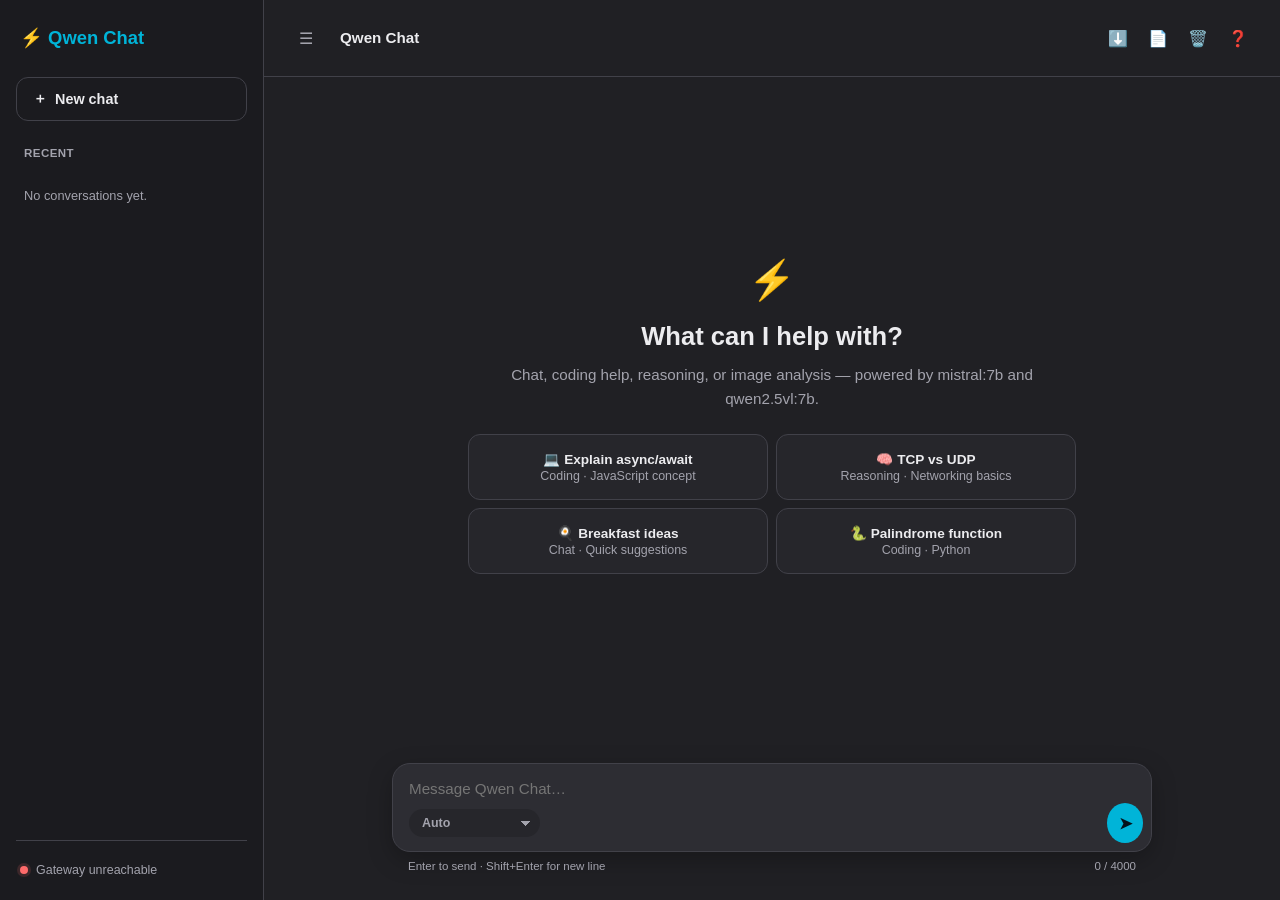
==== Frontend/index.html @ 9f75e58f "Move frontend files into Frontend/ folder Co-Authored-By: Claude Sonnet 5 <noreply@anthropic.com>" ====
<!DOCTYPE html>
<html lang="en">
<head>
<meta charset="UTF-8">
<meta name="viewport" content="width=device-width, initial-scale=1.0">
<title>⚡ Qwen Chat — CUTM AI Gateway</title>
<link rel="stylesheet" href="css/main.css">
<link rel="stylesheet" href="css/chat.css">
<link rel="stylesheet" href="css/responsive.css">
</head>
<body>
<div class="app-shell" id="app-shell">

  <div class="sidebar-backdrop" id="sidebar-backdrop"></div>

  <aside class="sidebar" id="sidebar">
    <div class="sidebar-brand">
      ⚡ Qwen Chat
    </div>

    <button type="button" class="new-chat-btn" id="new-chat-btn">
      <span>＋</span> New chat
    </button>

    <div class="conv-list-label">Recent</div>
    <div class="conv-list" id="conv-list">
      <p class="conv-list-empty" id="conv-list-empty">No conversations yet.</p>
    </div>

    <div class="sidebar-footer">
      <div class="sidebar-status">
        <span class="status-dot" id="connection-dot"></span>
        <span id="connection-text">Checking connection…</span>
      </div>
    </div>
  </aside>

  <div class="main-panel">
    <header class="topbar">
      <button type="button" class="icon-btn sidebar-toggle" id="sidebar-toggle" title="Menu">☰</button>
      <div class="topbar-title">Qwen Chat</div>
      <div class="topbar-actions">
        <button type="button" class="icon-btn" id="export-json-btn" title="Export chat as JSON">⬇️</button>
        <button type="button" class="icon-btn" id="export-txt-btn" title="Export chat as TXT">📄</button>
        <button type="button" class="icon-btn" id="clear-chat-btn" title="Delete this conversation">🗑️</button>
        <button type="button" class="icon-btn" id="shortcuts-toggle" title="Keyboard shortcuts">❓</button>
      </div>
    </header>

    <div class="chat-scroll">
      <div class="chat-scroll-inner">

        <div class="welcome" id="welcome">
          <div class="welcome-icon">⚡</div>
          <h1>What can I help with?</h1>
          <p>Chat, coding help, reasoning, or image analysis — powered by mistral:7b and qwen2.5vl:7b.</p>
          <div class="suggestion-grid">
            <button type="button" class="suggestion-card" data-prompt="Explain how async/await works in JavaScript, with a short example.">
              <span class="suggestion-title">💻 Explain async/await</span>
              <span class="suggestion-sub">Coding · JavaScript concept</span>
            </button>
            <button type="button" class="suggestion-card" data-prompt="What's the difference between TCP and UDP?">
              <span class="suggestion-title">🧠 TCP vs UDP</span>
              <span class="suggestion-sub">Reasoning · Networking basics</span>
            </button>
            <button type="button" class="suggestion-card" data-prompt="Give me 5 healthy breakfast ideas I can make in under 10 minutes.">
              <span class="suggestion-title">🍳 Breakfast ideas</span>
              <span class="suggestion-sub">Chat · Quick suggestions</span>
            </button>
            <button type="button" class="suggestion-card" data-prompt="Write a Python function that checks if a string is a palindrome.">
              <span class="suggestion-title">🐍 Palindrome function</span>
              <span class="suggestion-sub">Coding · Python</span>
            </button>
          </div>
        </div>

        <div id="chat-messages" class="chat-messages" aria-live="polite"></div>

      </div>
    </div>

    <div class="composer-wrap">
      <div class="composer-inner">
        <form id="chat-form">
          <div class="composer">
            <textarea id="chat-input" rows="1" placeholder="Message Qwen Chat…" maxlength="4000"></textarea>
            <div class="composer-toolbar">
              <select id="model-select" class="model-select" title="Model"></select>
              <button type="submit" id="send-btn" class="btn send-btn" title="Send">➤</button>
            </div>
          </div>
        </form>
        <div class="composer-hint">
          <span>Enter to send · Shift+Enter for new line</span>
          <span id="char-counter">0 / 4000</span>
        </div>
      </div>
    </div>
  </div>

  <div id="shortcuts-panel" class="shortcuts-panel hidden">
    <h3>Keyboard Shortcuts</h3>
    <dl>
      <dt>Enter</dt><dd>Send message</dd>
      <dt>Shift+Enter</dt><dd>New line</dd>
      <dt>?</dt><dd>Toggle this panel</dd>
    </dl>
  </div>

</div>

<script type="module" src="js/main.js"></script>
</body>
</html>
---- Frontend/css/main.css ----
/* Global styles, design tokens, and the app shell (sidebar + main panel). */

:root {
  --color-primary: #00b4d8;
  --color-primary-dark: #0091ad;
  --color-bg: #1b1b1f;          /* sidebar — deepest layer, warm charcoal */
  --color-bg-main: #202024;     /* main content */
  --color-bg-elevated: #26262b; /* topbar, composer, cards */
  --color-bg-card: #2d2d33;     /* cards, popovers, inputs */
  --color-bg-hover: #37373f;
  --color-border: #414149;
  --color-text: #ececef;
  --color-text-dim: #a3a3ad;
  --color-success: #00d084;
  --color-error: #ff6b6b;

  --sidebar-width: 264px;

  --space-1: 8px;
  --space-2: 16px;
  --space-3: 24px;
  --space-4: 32px;
  --space-5: 40px;

  --radius-sm: 8px;
  --radius-md: 12px;
  --radius-lg: 18px;
  --radius-pill: 26px;

  --transition: 0.2s ease;
  --font-body: 'Segoe UI', Arial, sans-serif;
}

* {
  box-sizing: border-box;
}

html, body {
  height: 100%;
}

body {
  margin: 0;
  font-family: var(--font-body);
  background: var(--color-bg-main);
  color: var(--color-text);
  line-height: 1.55;
  overflow: hidden;
}

a {
  color: var(--color-primary);
  text-decoration: none;
  transition: color var(--transition);
}
a:hover {
  color: var(--color-primary-dark);
  text-decoration: underline;
}

h1, h2, h3 {
  font-weight: 700;
  margin: 0 0 var(--space-2);
}

button {
  font-family: inherit;
  cursor: pointer;
}

/* Thin, unobtrusive scrollbars throughout the app */
* {
  scrollbar-width: thin;
  scrollbar-color: var(--color-border) transparent;
}
*::-webkit-scrollbar { width: 8px; height: 8px; }
*::-webkit-scrollbar-thumb { background: var(--color-border); border-radius: 8px; }
*::-webkit-scrollbar-track { background: transparent; }

/* ==========================================================================
   App shell: fixed-height sidebar + main panel
   ========================================================================== */

.app-shell {
  display: flex;
  height: 100vh;
  width: 100%;
}

/* ---- Sidebar ---- */
.sidebar {
  flex: 0 0 var(--sidebar-width);
  width: var(--sidebar-width);
  background: var(--color-bg);
  border-right: 1px solid var(--color-border);
  display: flex;
  flex-direction: column;
  padding: var(--space-2);
  gap: var(--space-2);
  overflow: hidden;
  transition: transform var(--transition), width var(--transition), padding var(--transition), border-color var(--transition);
  z-index: 40;
}

/* Desktop/tablet: toggling collapses the sidebar to zero width in place,
   rather than the mobile off-canvas overlay below. */
@media (min-width: 768px) {
  .app-shell.sidebar-collapsed .sidebar {
    flex-basis: 0;
    width: 0;
    padding-left: 0;
    padding-right: 0;
    border-right-color: transparent;
  }
}

.sidebar-brand {
  display: flex;
  align-items: center;
  gap: var(--space-1);
  font-size: 1.15rem;
  font-weight: 700;
  color: var(--color-primary);
  padding: var(--space-1) 4px;
}
.sidebar-brand-sub {
  display: block;
  font-size: 0.7rem;
  font-weight: 400;
  color: var(--color-text-dim);
}

.new-chat-btn {
  display: flex;
  align-items: center;
  gap: 8px;
  width: 100%;
  background: transparent;
  border: 1px solid var(--color-border);
  color: var(--color-text);
  border-radius: var(--radius-md);
  padding: 10px var(--space-2);
  font-size: 0.9rem;
  font-weight: 600;
  transition: background var(--transition), border-color var(--transition);
}
.new-chat-btn:hover {
  background: var(--color-bg-hover);
  border-color: var(--color-primary);
}

/* ---- Conversation history list ---- */
.conv-list-label {
  font-size: 0.72rem;
  font-weight: 600;
  text-transform: uppercase;
  letter-spacing: 0.04em;
  color: var(--color-text-dim);
  padding: var(--space-1) 8px 2px;
}

.conv-list {
  flex: 1;
  min-height: 40px;
  overflow-y: auto;
  display: flex;
  flex-direction: column;
  gap: 1px;
}

.conv-list-empty {
  color: var(--color-text-dim);
  font-size: 0.8rem;
  padding: 6px 8px;
  margin: 0;
}

.conv-item {
  display: flex;
  align-items: center;
  gap: 6px;
  padding: 8px 8px;
  border-radius: var(--radius-sm);
  cursor: pointer;
  color: var(--color-text-dim);
  transition: background var(--transition), color var(--transition);
}
.conv-item:hover {
  background: var(--color-bg-hover);
  color: var(--color-text);
}
.conv-item.active {
  background: var(--color-bg-hover);
  color: var(--color-text);
}
.conv-item.active .conv-item-title {
  color: var(--color-primary);
  font-weight: 600;
}

.conv-item-title {
  flex: 1;
  min-width: 0;
  white-space: nowrap;
  overflow: hidden;
  text-overflow: ellipsis;
  font-size: 0.85rem;
}

.conv-delete-btn {
  flex: 0 0 auto;
  background: none;
  border: none;
  color: var(--color-text-dim);
  font-size: 0.78rem;
  padding: 3px 5px;
  border-radius: 4px;
  opacity: 0.55;
  transition: opacity var(--transition), background var(--transition), color var(--transition);
}
.conv-delete-btn:hover {
  background: rgba(255, 107, 107, 0.15);
  color: var(--color-error);
}

/* Hide-until-hover only makes sense with a real mouse; on touchscreens
   :hover never fires reliably, so keep the button visible there. */
@media (hover: hover) and (pointer: fine) {
  .conv-delete-btn {
    opacity: 0;
  }
  .conv-item:hover .conv-delete-btn {
    opacity: 1;
  }
}

.sidebar-footer {
  display: flex;
  flex-direction: column;
  gap: var(--space-1);
  border-top: 1px solid var(--color-border);
  padding-top: var(--space-2);
}

.sidebar-status {
  display: flex;
  align-items: center;
  gap: 8px;
  font-size: 0.78rem;
  color: var(--color-text-dim);
  padding: 4px;
}
.status-dot {
  width: 8px;
  height: 8px;
  border-radius: 50%;
  background: var(--color-error);
  flex-shrink: 0;
  box-shadow: 0 0 0 3px rgba(255, 107, 107, 0.15);
}
.status-dot.online {
  background: var(--color-success);
  box-shadow: 0 0 0 3px rgba(0, 208, 132, 0.15);
}

/* Mobile drawer backdrop (hidden on desktop; shown via responsive.css) */
.sidebar-backdrop {
  display: none;
}

/* ---- Main panel ---- */
.main-panel {
  flex: 1;
  min-width: 0;
  display: flex;
  flex-direction: column;
  height: 100vh;
  background: var(--color-bg-main);
}

.topbar {
  flex: 0 0 auto;
  display: flex;
  align-items: center;
  gap: var(--space-2);
  padding: var(--space-2) var(--space-3);
  border-bottom: 1px solid var(--color-border);
}

.topbar-title {
  font-weight: 600;
  font-size: 0.95rem;
}
.topbar-actions {
  margin-left: auto;
  display: flex;
  gap: 4px;
}

.icon-btn {
  background: none;
  border: 1px solid transparent;
  color: var(--color-text-dim);
  width: 36px;
  height: 36px;
  border-radius: var(--radius-sm);
  display: flex;
  align-items: center;
  justify-content: center;
  font-size: 1rem;
  transition: background var(--transition), color var(--transition), border-color var(--transition);
}
.icon-btn:hover {
  background: var(--color-bg-hover);
  color: var(--color-text);
  border-color: var(--color-border);
}

/* ==========================================================================
   Shared form controls & buttons
   ========================================================================== */

textarea {
  background: var(--color-bg-card);
  border: 1px solid var(--color-border);
  color: var(--color-text);
  border-radius: var(--radius-sm);
  padding: var(--space-1);
  font-family: inherit;
  font-size: 0.95rem;
  transition: border-color var(--transition);
}
textarea:focus {
  outline: none;
  border-color: var(--color-primary);
}

.btn {
  background: var(--color-primary);
  color: #04121a;
  border: none;
  border-radius: var(--radius-sm);
  padding: var(--space-1) var(--space-2);
  font-weight: 600;
  transition: background var(--transition), transform var(--transition);
}
.btn:hover { background: var(--color-primary-dark); }
.btn:active { transform: scale(0.97); }
.btn:disabled { opacity: 0.5; cursor: not-allowed; }

/* Toasts */
.toast-container {
  position: fixed;
  bottom: var(--space-3);
  right: var(--space-3);
  display: flex;
  flex-direction: column;
  gap: var(--space-1);
  z-index: 1000;
}
.toast {
  background: var(--color-bg-card);
  border: 1px solid var(--color-border);
  color: var(--color-text);
  padding: var(--space-1) var(--space-2);
  border-radius: var(--radius-sm);
  box-shadow: 0 4px 12px rgba(0,0,0,0.4);
  opacity: 0;
  transform: translateY(8px);
  transition: opacity var(--transition), transform var(--transition);
}
.toast-visible { opacity: 1; transform: translateY(0); }
.toast-success { border-color: var(--color-success); color: var(--color-success); }
.toast-error { border-color: var(--color-error); color: var(--color-error); }

.hidden { display: none !important; }
---- Frontend/css/chat.css ----
/* Chat column, message rendering, welcome screen, and the composer. */

.chat-scroll {
  flex: 1 1 auto;
  overflow-y: auto;
  padding: var(--space-3) var(--space-3) 0;
}

.chat-scroll-inner {
  max-width: 760px;
  margin: 0 auto;
  min-height: 100%;
  display: flex;
  flex-direction: column;
}

.chat-messages {
  display: flex;
  flex-direction: column;
  gap: var(--space-3);
  padding-bottom: var(--space-3);
}

/* ---- Welcome / empty state ---- */
.welcome {
  margin: auto;
  text-align: center;
  padding: var(--space-4) var(--space-2);
  max-width: 640px;
}
.welcome-icon {
  font-size: 2.4rem;
  margin-bottom: var(--space-1);
}
.welcome h1 {
  font-size: 1.6rem;
  margin-bottom: 6px;
}
.welcome p {
  color: var(--color-text-dim);
  margin: 0 0 var(--space-3);
  font-size: 0.95rem;
}

.suggestion-grid {
  display: grid;
  grid-template-columns: repeat(2, 1fr);
  gap: var(--space-1);
  text-align: left;
}
.suggestion-card {
  background: var(--color-bg-elevated);
  border: 1px solid var(--color-border);
  color: var(--color-text);
  border-radius: var(--radius-md);
  padding: var(--space-2);
  font-size: 0.85rem;
  transition: border-color var(--transition), background var(--transition), transform var(--transition);
}
.suggestion-card:hover {
  border-color: var(--color-primary);
  background: var(--color-bg-hover);
  transform: translateY(-1px);
}
.suggestion-card .suggestion-title {
  display: block;
  font-weight: 600;
  margin-bottom: 2px;
}
.suggestion-card .suggestion-sub {
  display: block;
  color: var(--color-text-dim);
  font-size: 0.78rem;
}

/* ---- Messages ---- */
.msg {
  display: flex;
  gap: var(--space-1);
  align-items: flex-start;
}

.msg-user {
  justify-content: flex-end;
}

.msg-avatar {
  flex: 0 0 32px;
  width: 32px;
  height: 32px;
  border-radius: 50%;
  background: linear-gradient(135deg, var(--color-primary), var(--color-primary-dark));
  color: #04121a;
  display: flex;
  align-items: center;
  justify-content: center;
  font-size: 0.95rem;
  margin-top: 2px;
}

.msg-body {
  display: flex;
  flex-direction: column;
  min-width: 0;
  max-width: 100%;
}

.msg-user .msg-body {
  align-items: flex-end;
  max-width: 75%;
}

.msg-ai .msg-body {
  max-width: calc(100% - 44px);
}

/* User: right-aligned rounded bubble */
.msg-bubble {
  background: var(--color-primary);
  color: #04121a;
  padding: 10px var(--space-2);
  border-radius: var(--radius-lg);
  border-bottom-right-radius: 4px;
  word-wrap: break-word;
  white-space: pre-wrap;
  font-size: 0.95rem;
}

/* AI: plain text, no bubble background — reads like prose */
.msg-text {
  color: var(--color-text);
  word-wrap: break-word;
  white-space: pre-wrap;
  font-size: 0.95rem;
  padding-top: 4px;
}

.msg code {
  background: rgba(255, 255, 255, 0.08);
  padding: 1px 5px;
  border-radius: 4px;
  font-family: 'Consolas', 'Courier New', monospace;
  font-size: 0.88em;
}
.msg-bubble code {
  background: rgba(0, 0, 0, 0.15);
}

.msg pre.code-block {
  background: var(--color-bg-elevated);
  border: 1px solid var(--color-border);
  padding: var(--space-1);
  border-radius: var(--radius-sm);
  overflow-x: auto;
  margin: var(--space-1) 0;
}
.msg pre.code-block code {
  background: none;
  padding: 0;
}

.msg-actions {
  display: flex;
  align-items: center;
  gap: 6px;
  margin-top: 4px;
}

/* Hide-until-hover only makes sense with a real mouse; on touchscreens
   :hover never fires reliably, so keep actions visible there. */
@media (hover: hover) and (pointer: fine) {
  .msg-actions {
    opacity: 0;
    transition: opacity var(--transition);
  }
  .msg:hover .msg-actions {
    opacity: 1;
  }
}

.msg-action-btn {
  background: none;
  border: none;
  color: var(--color-text-dim);
  font-size: 0.8rem;
  padding: 2px 4px;
  border-radius: 4px;
  transition: background var(--transition), color var(--transition);
}
.msg-action-btn:hover {
  background: var(--color-bg-hover);
  color: var(--color-text);
}

.msg-meta {
  font-size: 0.72rem;
  color: var(--color-text-dim);
  text-transform: lowercase;
}

/* Typing indicator */
.typing-indicator {
  display: flex;
  gap: 5px;
  align-items: center;
  padding-top: 10px;
}
.typing-indicator span {
  width: 7px;
  height: 7px;
  border-radius: 50%;
  background: var(--color-primary);
  animation: typing-bounce 1.2s infinite ease-in-out;
}
.typing-indicator span:nth-child(2) { animation-delay: 0.15s; }
.typing-indicator span:nth-child(3) { animation-delay: 0.3s; }

@keyframes typing-bounce {
  0%, 60%, 100% { transform: translateY(0); opacity: 0.5; }
  30% { transform: translateY(-6px); opacity: 1; }
}

.fade-in {
  animation: fade-in var(--transition);
}
@keyframes fade-in {
  from { opacity: 0; transform: translateY(6px); }
  to { opacity: 1; transform: translateY(0); }
}

/* ---- Composer ---- */
.composer-wrap {
  flex: 0 0 auto;
  padding: var(--space-2) var(--space-3) var(--space-3);
}

.composer-inner {
  max-width: 760px;
  margin: 0 auto;
}

.composer {
  display: flex;
  flex-direction: column;
  gap: 2px;
  background: var(--color-bg-card);
  border: 1px solid var(--color-border);
  border-radius: var(--radius-lg);
  padding: var(--space-1) var(--space-1) var(--space-1) var(--space-2);
  box-shadow: 0 8px 24px rgba(0, 0, 0, 0.25);
  transition: border-color var(--transition);
}
.composer:focus-within {
  border-color: var(--color-primary);
}

.composer textarea {
  width: 100%;
  resize: none;
  border: none;
  background: none;
  min-height: 24px;
  max-height: 200px;
  padding: 6px 0 2px;
  line-height: 1.4;
}
.composer textarea:focus {
  outline: none;
}

/* Row below the text input, inside the same rounded box — model picker on
   the left, send button on the right, Claude/ChatGPT-style. */
.composer-toolbar {
  display: flex;
  align-items: center;
  gap: 8px;
}

.model-select {
  appearance: none;
  background: var(--color-bg-elevated);
  border: 1px solid transparent;
  color: var(--color-text-dim);
  border-radius: var(--radius-pill);
  padding: 6px 26px 6px 12px;
  font-family: inherit;
  font-size: 0.78rem;
  font-weight: 600;
  cursor: pointer;
  background-image: linear-gradient(45deg, transparent 50%, currentColor 50%), linear-gradient(135deg, currentColor 50%, transparent 50%);
  background-position: right 13px center, right 8px center;
  background-size: 5px 5px, 5px 5px;
  background-repeat: no-repeat;
  transition: border-color var(--transition), color var(--transition), background var(--transition);
}
.model-select:hover {
  color: var(--color-text);
  border-color: var(--color-border);
}
.model-select:focus {
  outline: none;
  border-color: var(--color-primary);
  color: var(--color-text);
}
.model-select option {
  background: var(--color-bg-card);
  color: var(--color-text);
}

.send-btn {
  margin-left: auto;
  flex: 0 0 auto;
  width: 36px;
  height: 36px;
  border-radius: 50%;
  font-size: 1rem;
  display: flex;
  align-items: center;
  justify-content: center;
  padding: 0;
}

.composer-hint {
  display: flex;
  justify-content: space-between;
  align-items: center;
  font-size: 0.72rem;
  color: var(--color-text-dim);
  padding: 6px var(--space-2) 0;
}

.char-counter-warn {
  color: var(--color-error);
}

.shortcuts-panel {
  position: fixed;
  bottom: 90px;
  right: var(--space-3);
  background: var(--color-bg-card);
  border: 1px solid var(--color-border);
  border-radius: var(--radius-md);
  padding: var(--space-2);
  font-size: 0.85rem;
  z-index: 999;
  box-shadow: 0 4px 20px rgba(0,0,0,0.5);
}
.shortcuts-panel h3 { margin-bottom: var(--space-1); color: var(--color-primary); }
.shortcuts-panel dl {
  display: grid;
  grid-template-columns: auto 1fr;
  gap: 4px var(--space-2);
  margin: 0;
}
.shortcuts-panel dt {
  font-family: monospace;
  background: var(--color-bg-elevated);
  padding: 1px 6px;
  border-radius: 4px;
}
---- Frontend/css/responsive.css ----
/* Breakpoints: mobile < 768px, tablet 768-1024px, desktop > 1024px */

/* Touch-friendly baseline for all buttons */
.btn, .new-chat-btn, .icon-btn {
  min-height: 44px;
}
.msg-action-btn { min-height: 28px; min-width: 28px; }
.send-btn { min-height: 40px; }

/* Larger tap targets on touch devices where the pointer is a finger, not a cursor. */
@media (hover: none) or (pointer: coarse) {
  .conv-delete-btn {
    min-width: 36px;
    min-height: 36px;
    font-size: 0.95rem;
  }
  .msg-action-btn {
    min-height: 36px;
    min-width: 36px;
    font-size: 0.9rem;
  }
}

@media (max-width: 767px) {
  .sidebar {
    position: fixed;
    inset: 0 auto 0 0;
    transform: translateX(-100%);
    box-shadow: 0 0 40px rgba(0, 0, 0, 0.5);
  }
  .app-shell.sidebar-open .sidebar {
    transform: translateX(0);
  }

  .sidebar-backdrop {
    display: none;
    position: fixed;
    inset: 0;
    background: rgba(0, 0, 0, 0.5);
    z-index: 30;
  }
  .app-shell.sidebar-open .sidebar-backdrop {
    display: block;
  }

  .topbar {
    padding: var(--space-1) var(--space-2);
  }

  .chat-scroll {
    padding-left: var(--space-2);
    padding-right: var(--space-2);
  }

  .msg-user .msg-body {
    max-width: 88%;
  }
  .msg-ai .msg-body {
    max-width: calc(100% - 40px);
  }

  .welcome {
    padding: var(--space-2) 0;
  }
  .welcome h1 {
    font-size: 1.3rem;
  }
  .suggestion-grid {
    grid-template-columns: 1fr;
  }

  .composer-wrap {
    padding: var(--space-1) var(--space-2) var(--space-2);
  }

  .shortcuts-panel {
    left: var(--space-1);
    right: var(--space-1);
    bottom: 96px;
  }
}

@media (min-width: 768px) and (max-width: 1024px) {
  :root {
    --sidebar-width: 224px;
  }

  .suggestion-grid {
    grid-template-columns: 1fr;
  }
}

@media (min-width: 1025px) {
  .msg-user .msg-body {
    max-width: 68%;
  }
}
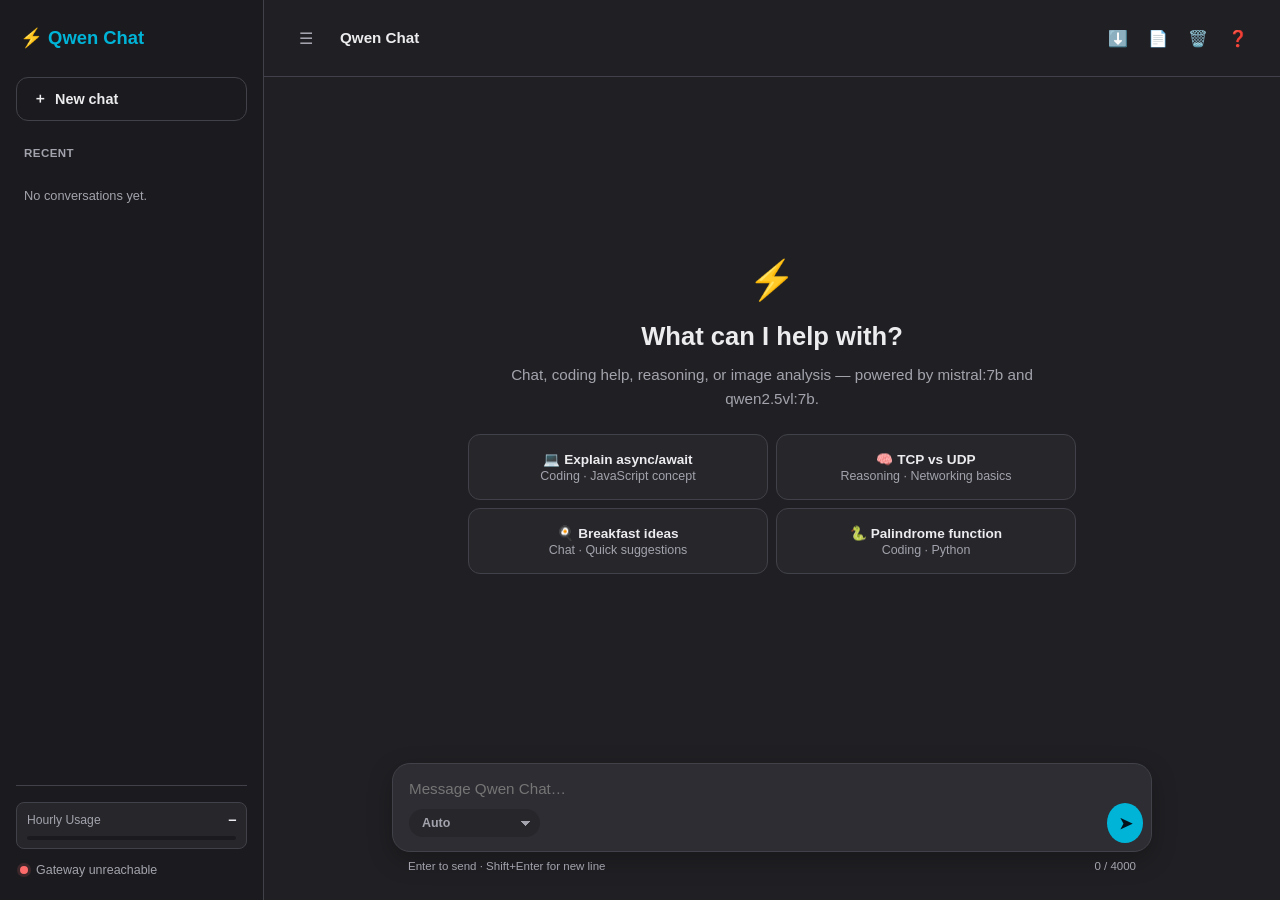
==== commit cce19fd7: "Update Qwen AI Gateway: backend load balancer, analytics, rate limiting, and dashboard" ====
--- a/Frontend/index.html
+++ b/Frontend/index.html
@@ -28,6 +28,15 @@
     </div>
 
     <div class="sidebar-footer">
+      <div class="usage-panel" id="usage-panel" title="Current hourly usage and quota">
+        <div class="usage-row">
+          <span class="usage-label">Hourly Usage</span>
+          <span class="usage-val" id="usage-val">—</span>
+        </div>
+        <div class="usage-bar-track">
+          <div class="usage-bar-fill" id="usage-bar-fill" style="width: 0%;"></div>
+        </div>
+      </div>
       <div class="sidebar-status">
         <span class="status-dot" id="connection-dot"></span>
         <span id="connection-text">Checking connection…</span>
--- a/Frontend/css/main.css
+++ b/Frontend/css/main.css
@@ -242,6 +242,56 @@
   padding-top: var(--space-2);
 }
 
+.usage-panel {
+  background: var(--color-bg-elevated);
+  border: 1px solid var(--color-border);
+  border-radius: var(--radius-sm);
+  padding: 8px 10px;
+  display: flex;
+  flex-direction: column;
+  gap: 6px;
+}
+
+.usage-row {
+  display: flex;
+  justify-content: space-between;
+  align-items: center;
+  font-size: 0.76rem;
+}
+
+.usage-label {
+  color: var(--color-text-dim);
+}
+
+.usage-val {
+  font-weight: 600;
+  color: var(--color-text);
+  font-family: monospace;
+}
+
+.usage-bar-track {
+  width: 100%;
+  height: 4px;
+  background: var(--color-bg);
+  border-radius: 2px;
+  overflow: hidden;
+}
+
+.usage-bar-fill {
+  height: 100%;
+  background: var(--color-primary);
+  border-radius: 2px;
+  transition: width 0.3s ease, background 0.3s ease;
+}
+
+.usage-bar-fill.usage-warn {
+  background: #f59e0b;
+}
+
+.usage-bar-fill.usage-danger {
+  background: var(--color-error);
+}
+
 .sidebar-status {
   display: flex;
   align-items: center;
@@ -372,5 +422,6 @@
 .toast-visible { opacity: 1; transform: translateY(0); }
 .toast-success { border-color: var(--color-success); color: var(--color-success); }
 .toast-error { border-color: var(--color-error); color: var(--color-error); }
+.toast-warn { border-color: #f59e0b; color: #fbbf24; }
 
 .hidden { display: none !important; }
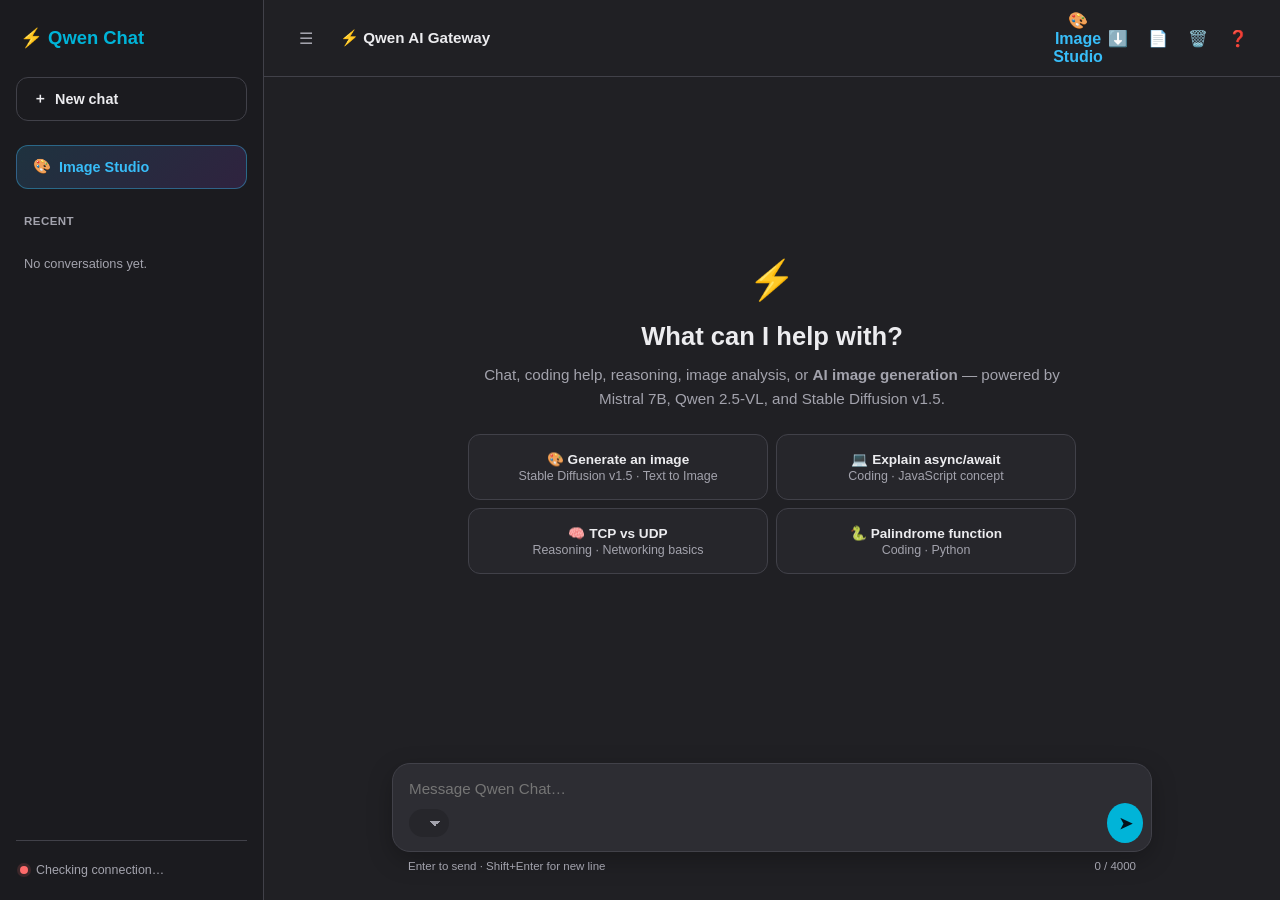
==== commit 75d14e51: "Refactor project structure: consolidate to Frontend and Backend, integrate Stable Diffusion image ge" ====
--- a/Frontend/index.html
+++ b/Frontend/index.html
@@ -21,6 +21,9 @@
     <button type="button" class="new-chat-btn" id="new-chat-btn">
       <span>＋</span> New chat
     </button>
+    <button type="button" class="new-chat-btn" id="image-studio-sidebar-btn" style="margin-top: 8px; background: linear-gradient(135deg, rgba(56,189,248,0.15), rgba(168,85,247,0.15)); border: 1px solid rgba(56,189,248,0.4); color: #38bdf8;">
+      <span>🎨</span> Image Studio
+    </button>
 
     <div class="conv-list-label">Recent</div>
     <div class="conv-list" id="conv-list">
@@ -28,15 +31,6 @@
     </div>
 
     <div class="sidebar-footer">
-      <div class="usage-panel" id="usage-panel" title="Current hourly usage and quota">
-        <div class="usage-row">
-          <span class="usage-label">Hourly Usage</span>
-          <span class="usage-val" id="usage-val">—</span>
-        </div>
-        <div class="usage-bar-track">
-          <div class="usage-bar-fill" id="usage-bar-fill" style="width: 0%;"></div>
-        </div>
-      </div>
       <div class="sidebar-status">
         <span class="status-dot" id="connection-dot"></span>
         <span id="connection-text">Checking connection…</span>
@@ -47,8 +41,9 @@
   <div class="main-panel">
     <header class="topbar">
       <button type="button" class="icon-btn sidebar-toggle" id="sidebar-toggle" title="Menu">☰</button>
-      <div class="topbar-title">Qwen Chat</div>
+      <div class="topbar-title">⚡ Qwen AI Gateway</div>
       <div class="topbar-actions">
+        <button type="button" class="icon-btn" id="image-studio-btn" title="AI Image Studio (Stable Diffusion)" style="color: #38bdf8; font-weight: 600;">🎨 Image Studio</button>
         <button type="button" class="icon-btn" id="export-json-btn" title="Export chat as JSON">⬇️</button>
         <button type="button" class="icon-btn" id="export-txt-btn" title="Export chat as TXT">📄</button>
         <button type="button" class="icon-btn" id="clear-chat-btn" title="Delete this conversation">🗑️</button>
@@ -62,8 +57,12 @@
         <div class="welcome" id="welcome">
           <div class="welcome-icon">⚡</div>
           <h1>What can I help with?</h1>
-          <p>Chat, coding help, reasoning, or image analysis — powered by mistral:7b and qwen2.5vl:7b.</p>
+          <p>Chat, coding help, reasoning, image analysis, or <strong>AI image generation</strong> — powered by Mistral 7B, Qwen 2.5-VL, and Stable Diffusion v1.5.</p>
           <div class="suggestion-grid">
+            <button type="button" class="suggestion-card" data-prompt="Generate an image of a futuristic cyberpunk city at night with neon lights, 8k, highly detailed">
+              <span class="suggestion-title">🎨 Generate an image</span>
+              <span class="suggestion-sub">Stable Diffusion v1.5 · Text to Image</span>
+            </button>
             <button type="button" class="suggestion-card" data-prompt="Explain how async/await works in JavaScript, with a short example.">
               <span class="suggestion-title">💻 Explain async/await</span>
               <span class="suggestion-sub">Coding · JavaScript concept</span>
@@ -71,10 +70,6 @@
             <button type="button" class="suggestion-card" data-prompt="What's the difference between TCP and UDP?">
               <span class="suggestion-title">🧠 TCP vs UDP</span>
               <span class="suggestion-sub">Reasoning · Networking basics</span>
-            </button>
-            <button type="button" class="suggestion-card" data-prompt="Give me 5 healthy breakfast ideas I can make in under 10 minutes.">
-              <span class="suggestion-title">🍳 Breakfast ideas</span>
-              <span class="suggestion-sub">Chat · Quick suggestions</span>
             </button>
             <button type="button" class="suggestion-card" data-prompt="Write a Python function that checks if a string is a palindrome.">
               <span class="suggestion-title">🐍 Palindrome function</span>
@@ -116,8 +111,67 @@
     </dl>
   </div>
 
+  <!-- 🎨 Image Studio Modal -->
+  <div id="image-studio-modal" class="image-studio-modal hidden" style="position: fixed; inset: 0; background: rgba(0,0,0,0.75); backdrop-filter: blur(8px); z-index: 1000; display: flex; align-items: center; justify-content: center; padding: 20px;">
+    <div style="background: #1e293b; border: 1px solid rgba(255,255,255,0.15); border-radius: 16px; width: 100%; max-width: 680px; max-height: 90vh; overflow-y: auto; box-shadow: 0 25px 50px -12px rgba(0,0,0,0.5); padding: 24px; color: #f8fafc;">
+      <div style="display: flex; justify-content: space-between; align-items: center; border-bottom: 1px solid rgba(255,255,255,0.1); padding-bottom: 16px; margin-bottom: 20px;">
+        <div style="display: flex; align-items: center; gap: 10px;">
+          <span style="font-size: 1.6rem;">🎨</span>
+          <div>
+            <h2 style="font-size: 1.25rem; margin: 0; font-weight: 700; color: #38bdf8;">AI Image Studio</h2>
+            <span style="font-size: 0.8rem; color: #94a3b8;">Stable Diffusion v1.5 · CUDA GPU Accelerated</span>
+          </div>
+        </div>
+        <button type="button" id="close-image-studio-btn" style="background: transparent; border: none; font-size: 1.5rem; color: #94a3b8; cursor: pointer;">✕</button>
+      </div>
+
+      <div style="display: flex; flex-direction: column; gap: 16px;">
+        <div>
+          <label style="display: block; font-size: 0.85rem; font-weight: 600; margin-bottom: 6px; color: #cbd5e1;">Prompt <span style="color: #ef4444;">*</span></label>
+          <textarea id="studio-prompt" rows="3" placeholder="A futuristic cybernetic tiger prowling through a neon forest, 8k, photorealistic..." style="width: 100%; background: #0f172a; border: 1px solid rgba(255,255,255,0.15); border-radius: 8px; padding: 10px; color: #f8fafc; font-family: inherit; font-size: 0.9rem; resize: vertical;"></textarea>
+        </div>
+
+        <div>
+          <label style="display: block; font-size: 0.85rem; font-weight: 600; margin-bottom: 6px; color: #cbd5e1;">Negative Prompt</label>
+          <input type="text" id="studio-neg-prompt" placeholder="ugly, blurry, bad anatomy, low quality, cropped" style="width: 100%; background: #0f172a; border: 1px solid rgba(255,255,255,0.15); border-radius: 8px; padding: 10px; color: #f8fafc; font-size: 0.85rem;" />
+        </div>
+
+        <div style="display: grid; grid-template-columns: 1fr 1fr; gap: 16px;">
+          <div>
+            <label style="display: block; font-size: 0.85rem; font-weight: 600; margin-bottom: 6px; color: #cbd5e1;">Inference Steps: <span id="studio-steps-val" style="color: #38bdf8;">25</span></label>
+            <input type="range" id="studio-steps" min="10" max="40" value="25" style="width: 100%; accent-color: #38bdf8;" />
+          </div>
+          <div>
+            <label style="display: block; font-size: 0.85rem; font-weight: 600; margin-bottom: 6px; color: #cbd5e1;">Guidance Scale: <span id="studio-guidance-val" style="color: #38bdf8;">7.5</span></label>
+            <input type="range" id="studio-guidance" min="1" max="15" step="0.5" value="7.5" style="width: 100%; accent-color: #38bdf8;" />
+          </div>
+        </div>
+
+        <div style="display: flex; gap: 12px; margin-top: 8px;">
+          <button type="button" id="studio-generate-btn" style="flex: 1; background: linear-gradient(135deg, #0284c7, #8b5cf6); border: none; border-radius: 8px; padding: 12px; font-weight: 600; color: #ffffff; cursor: pointer; display: flex; align-items: center; justify-content: center; gap: 8px; font-size: 0.95rem;">
+            <span>✨ Generate Image</span>
+          </button>
+          <button type="button" id="studio-send-chat-btn" style="background: rgba(255,255,255,0.08); border: 1px solid rgba(255,255,255,0.15); border-radius: 8px; padding: 12px 18px; font-weight: 600; color: #38bdf8; cursor: pointer;" title="Send prompt to chat conversation">
+            💬 Send to Chat
+          </button>
+        </div>
+
+        <!-- Result Preview -->
+        <div id="studio-preview-box" style="display: none; margin-top: 16px; border-radius: 12px; overflow: hidden; border: 1px solid rgba(255,255,255,0.15); background: #0f172a;">
+          <img id="studio-result-img" src="" alt="Generated image" style="width: 100%; height: auto; display: block;" />
+          <div style="padding: 12px 16px; display: flex; justify-content: space-between; align-items: center; background: rgba(0,0,0,0.4);">
+            <div id="studio-result-meta" style="font-size: 0.8rem; color: #94a3b8;"></div>
+            <a id="studio-download-link" href="#" download="generated_image.png" style="background: #38bdf8; color: #0f172a; padding: 6px 14px; border-radius: 6px; font-weight: 600; text-decoration: none; font-size: 0.85rem;" target="_blank">⬇ Download</a>
+          </div>
+        </div>
+
+        <div id="studio-status-msg" style="display: none; text-align: center; padding: 12px; font-size: 0.9rem; color: #38bdf8;"></div>
+      </div>
+    </div>
+  </div>
+
 </div>
 
-<script type="module" src="js/main.js"></script>
+<script type="module" src="js/main.js?v=4"></script>
 </body>
 </html>
--- a/Frontend/css/main.css
+++ b/Frontend/css/main.css
@@ -58,6 +58,10 @@
   text-decoration: underline;
 }
 
+.hidden {
+  display: none !important;
+}
+
 h1, h2, h3 {
   font-weight: 700;
   margin: 0 0 var(--space-2);
@@ -242,55 +246,7 @@
   padding-top: var(--space-2);
 }
 
-.usage-panel {
-  background: var(--color-bg-elevated);
-  border: 1px solid var(--color-border);
-  border-radius: var(--radius-sm);
-  padding: 8px 10px;
-  display: flex;
-  flex-direction: column;
-  gap: 6px;
-}
-
-.usage-row {
-  display: flex;
-  justify-content: space-between;
-  align-items: center;
-  font-size: 0.76rem;
-}
-
-.usage-label {
-  color: var(--color-text-dim);
-}
-
-.usage-val {
-  font-weight: 600;
-  color: var(--color-text);
-  font-family: monospace;
-}
-
-.usage-bar-track {
-  width: 100%;
-  height: 4px;
-  background: var(--color-bg);
-  border-radius: 2px;
-  overflow: hidden;
-}
-
-.usage-bar-fill {
-  height: 100%;
-  background: var(--color-primary);
-  border-radius: 2px;
-  transition: width 0.3s ease, background 0.3s ease;
-}
-
-.usage-bar-fill.usage-warn {
-  background: #f59e0b;
-}
-
-.usage-bar-fill.usage-danger {
-  background: var(--color-error);
-}
+
 
 .sidebar-status {
   display: flex;
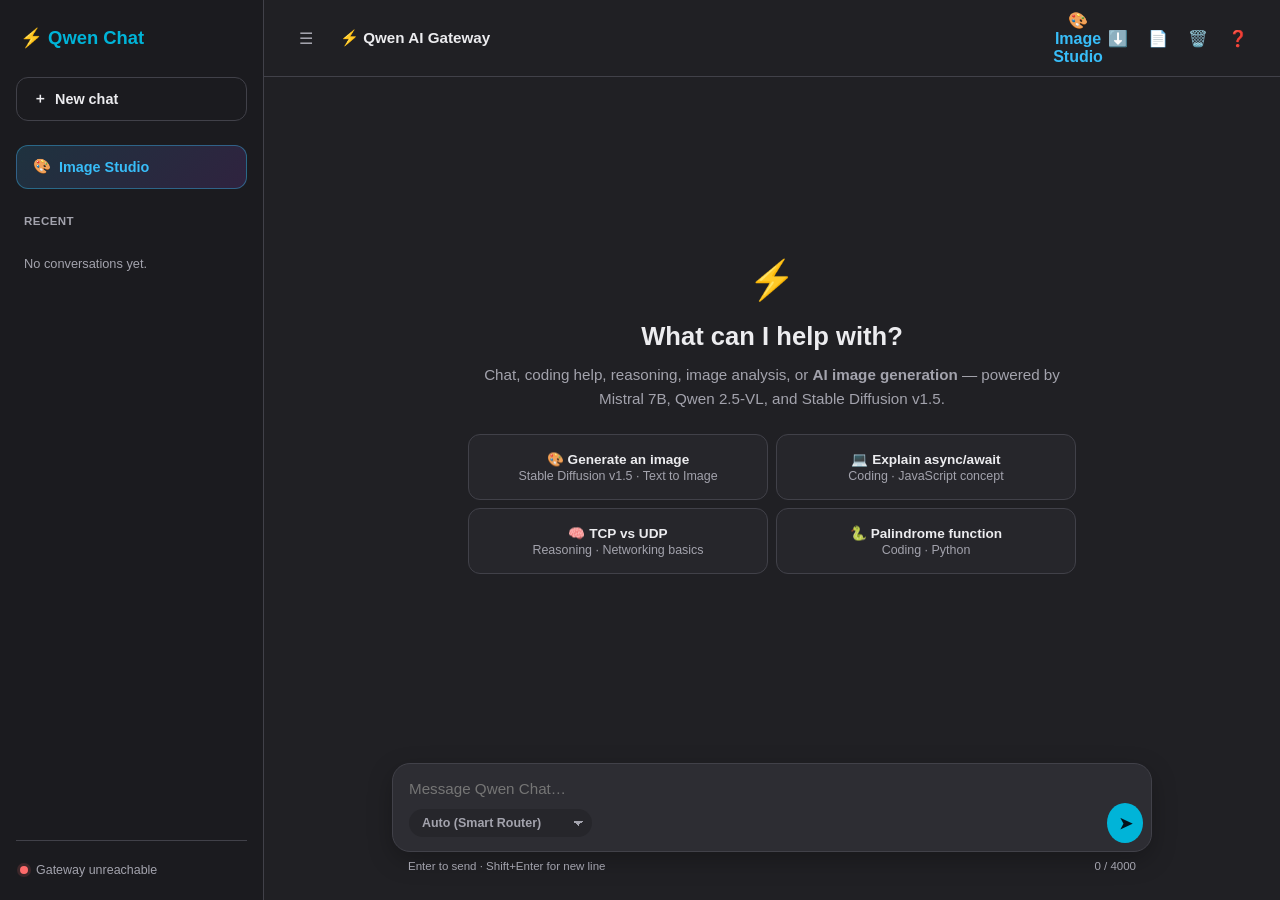
==== commit 1f0ce22c: "Remove RateLimitError import from chat.js and bust script cache" ====
--- a/Frontend/index.html
+++ b/Frontend/index.html
@@ -172,6 +172,6 @@
 
 </div>
 
-<script type="module" src="js/main.js?v=4"></script>
+<script type="module" src="js/main.js?v=5"></script>
 </body>
 </html>
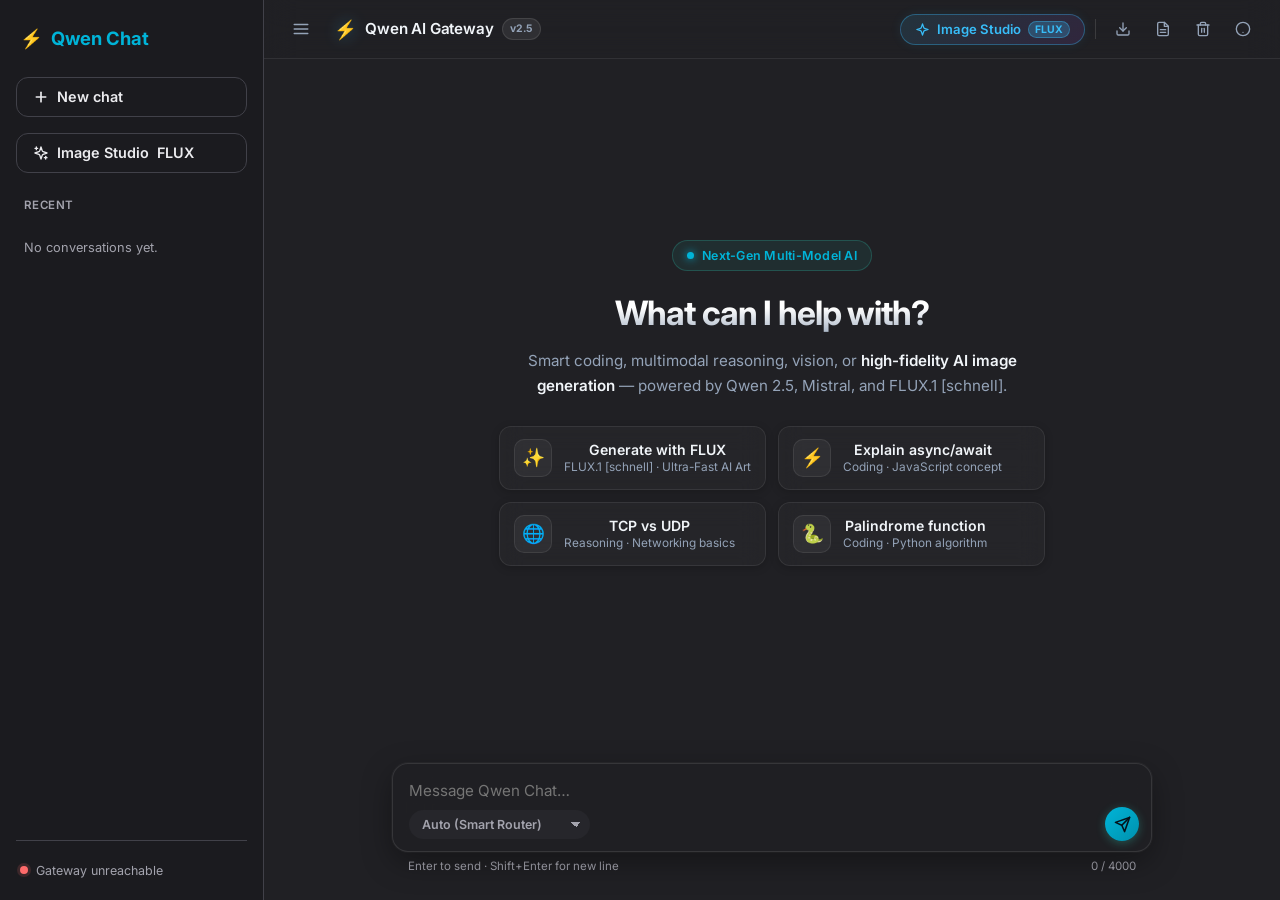
==== commit 5a6ce3e9: "feat(ui): overhaul UI with modern vector SVG icons, Inter typography, glassmorphism, and FLUX brandi" ====
--- a/Frontend/index.html
+++ b/Frontend/index.html
@@ -4,9 +4,12 @@
 <meta charset="UTF-8">
 <meta name="viewport" content="width=device-width, initial-scale=1.0">
 <title>⚡ Qwen Chat — CUTM AI Gateway</title>
-<link rel="stylesheet" href="css/main.css">
-<link rel="stylesheet" href="css/chat.css">
-<link rel="stylesheet" href="css/responsive.css">
+<link rel="preconnect" href="https://fonts.googleapis.com">
+<link rel="preconnect" href="https://fonts.gstatic.com" crossorigin>
+<link href="https://fonts.googleapis.com/css2?family=Inter:wght@400;500;600;700&display=swap" rel="stylesheet">
+<link rel="stylesheet" href="css/main.css?v=7">
+<link rel="stylesheet" href="css/chat.css?v=7">
+<link rel="stylesheet" href="css/responsive.css?v=7">
 </head>
 <body>
 <div class="app-shell" id="app-shell">
@@ -15,14 +18,18 @@
 
   <aside class="sidebar" id="sidebar">
     <div class="sidebar-brand">
-      ⚡ Qwen Chat
+      <span class="brand-icon">⚡</span>
+      <span class="brand-name">Qwen Chat</span>
     </div>
 
     <button type="button" class="new-chat-btn" id="new-chat-btn">
-      <span>＋</span> New chat
+      <svg width="16" height="16" viewBox="0 0 24 24" fill="none" stroke="currentColor" stroke-width="2.5" stroke-linecap="round" stroke-linejoin="round"><line x1="12" y1="5" x2="12" y2="19"/><line x1="5" y1="12" x2="19" y2="12"/></svg>
+      <span>New chat</span>
     </button>
-    <button type="button" class="new-chat-btn" id="image-studio-sidebar-btn" style="margin-top: 8px; background: linear-gradient(135deg, rgba(56,189,248,0.15), rgba(168,85,247,0.15)); border: 1px solid rgba(56,189,248,0.4); color: #38bdf8;">
-      <span>🎨</span> Image Studio
+    <button type="button" class="new-chat-btn studio-sidebar-btn" id="image-studio-sidebar-btn">
+      <svg width="16" height="16" viewBox="0 0 24 24" fill="none" stroke="currentColor" stroke-width="2" stroke-linecap="round" stroke-linejoin="round"><path d="m12 3-1.912 5.813a2 2 0 0 1-1.275 1.275L3 12l5.813 1.912a2 2 0 0 1 1.275 1.275L12 21l1.912-5.813a2 2 0 0 1 1.275-1.275L21 12l-5.813-1.912a2 2 0 0 1-1.275-1.275L12 3Z"/><path d="M5 3v4"/><path d="M19 17v4"/><path d="M3 5h4"/><path d="M17 19h4"/></svg>
+      <span>Image Studio</span>
+      <span class="badge-mini">FLUX</span>
     </button>
 
     <div class="conv-list-label">Recent</div>
@@ -40,14 +47,37 @@
 
   <div class="main-panel">
     <header class="topbar">
-      <button type="button" class="icon-btn sidebar-toggle" id="sidebar-toggle" title="Menu">☰</button>
-      <div class="topbar-title">⚡ Qwen AI Gateway</div>
+      <button type="button" class="icon-btn sidebar-toggle" id="sidebar-toggle" title="Toggle Menu">
+        <svg width="18" height="18" viewBox="0 0 24 24" fill="none" stroke="currentColor" stroke-width="2" stroke-linecap="round" stroke-linejoin="round"><line x1="3" y1="12" x2="21" y2="12"/><line x1="3" y1="6" x2="21" y2="6"/><line x1="3" y1="18" x2="21" y2="18"/></svg>
+      </button>
+
+      <div class="topbar-brand">
+        <span class="topbar-logo">⚡</span>
+        <span class="topbar-title">Qwen AI Gateway</span>
+        <span class="topbar-tag">v2.5</span>
+      </div>
+
       <div class="topbar-actions">
-        <button type="button" class="icon-btn" id="image-studio-btn" title="AI Image Studio (Stable Diffusion)" style="color: #38bdf8; font-weight: 600;">🎨 Image Studio</button>
-        <button type="button" class="icon-btn" id="export-json-btn" title="Export chat as JSON">⬇️</button>
-        <button type="button" class="icon-btn" id="export-txt-btn" title="Export chat as TXT">📄</button>
-        <button type="button" class="icon-btn" id="clear-chat-btn" title="Delete this conversation">🗑️</button>
-        <button type="button" class="icon-btn" id="shortcuts-toggle" title="Keyboard shortcuts">❓</button>
+        <button type="button" class="studio-nav-btn" id="image-studio-btn" title="AI Image Studio (Powered by FLUX.1 [schnell])">
+          <svg width="15" height="15" viewBox="0 0 24 24" fill="none" stroke="currentColor" stroke-width="2" stroke-linecap="round" stroke-linejoin="round"><path d="m12 3-1.912 5.813a2 2 0 0 1-1.275 1.275L3 12l5.813 1.912a2 2 0 0 1 1.275 1.275L12 21l1.912-5.813a2 2 0 0 1 1.275-1.275L21 12l-5.813-1.912a2 2 0 0 1-1.275-1.275L12 3Z"/></svg>
+          <span>Image Studio</span>
+          <span class="studio-badge">FLUX</span>
+        </button>
+
+        <div class="topbar-divider"></div>
+
+        <button type="button" class="icon-btn" id="export-json-btn" title="Export conversation as JSON" aria-label="Export JSON">
+          <svg width="16" height="16" viewBox="0 0 24 24" fill="none" stroke="currentColor" stroke-width="2" stroke-linecap="round" stroke-linejoin="round"><path d="M21 15v4a2 2 0 0 1-2 2H5a2 2 0 0 1-2-2v-4"/><polyline points="7 10 12 15 17 10"/><line x1="12" y1="15" x2="12" y2="3"/></svg>
+        </button>
+        <button type="button" class="icon-btn" id="export-txt-btn" title="Export conversation as Text" aria-label="Export TXT">
+          <svg width="16" height="16" viewBox="0 0 24 24" fill="none" stroke="currentColor" stroke-width="2" stroke-linecap="round" stroke-linejoin="round"><path d="M14 2H6a2 2 0 0 0-2 2v16a2 2 0 0 0 2 2h12a2 2 0 0 0 2-2V8z"/><polyline points="14 2 14 8 20 8"/><line x1="16" y1="13" x2="8" y2="13"/><line x1="16" y1="17" x2="8" y2="17"/></svg>
+        </button>
+        <button type="button" class="icon-btn danger-hover" id="clear-chat-btn" title="Clear conversation" aria-label="Clear chat">
+          <svg width="16" height="16" viewBox="0 0 24 24" fill="none" stroke="currentColor" stroke-width="2" stroke-linecap="round" stroke-linejoin="round"><polyline points="3 6 5 6 21 6"/><path d="M19 6v14a2 2 0 0 1-2 2H7a2 2 0 0 1-2-2V6m3 0V4a2 2 0 0 1 2-2h4a2 2 0 0 1 2 2v2"/><line x1="10" y1="11" x2="10" y2="17"/><line x1="14" y1="11" x2="14" y2="17"/></svg>
+        </button>
+        <button type="button" class="icon-btn" id="shortcuts-toggle" title="Keyboard shortcuts" aria-label="Shortcuts">
+          <svg width="16" height="16" viewBox="0 0 24 24" fill="none" stroke="currentColor" stroke-width="2" stroke-linecap="round" stroke-linejoin="round"><circle cx="12" cy="12" r="10"/><path d="9.09 9a3 3 0 0 1 5.83 1c0 2-3 3-3 3"/><line x1="12" y1="17" x2="12.01" y2="17"/></svg>
+        </button>
       </div>
     </header>
 
@@ -55,25 +85,39 @@
       <div class="chat-scroll-inner">
 
         <div class="welcome" id="welcome">
-          <div class="welcome-icon">⚡</div>
+          <div class="welcome-badge">
+            <span class="badge-pulse"></span> Next-Gen Multi-Model AI
+          </div>
           <h1>What can I help with?</h1>
-          <p>Chat, coding help, reasoning, image analysis, or <strong>AI image generation</strong> — powered by Mistral 7B, Qwen 2.5-VL, and Stable Diffusion v1.5.</p>
+          <p>Smart coding, multimodal reasoning, vision, or <strong>high-fidelity AI image generation</strong> — powered by Qwen 2.5, Mistral, and FLUX.1 [schnell].</p>
           <div class="suggestion-grid">
-            <button type="button" class="suggestion-card" data-prompt="Generate an image of a futuristic cyberpunk city at night with neon lights, 8k, highly detailed">
-              <span class="suggestion-title">🎨 Generate an image</span>
-              <span class="suggestion-sub">Stable Diffusion v1.5 · Text to Image</span>
-            </button>
-            <button type="button" class="suggestion-card" data-prompt="Explain how async/await works in JavaScript, with a short example.">
-              <span class="suggestion-title">💻 Explain async/await</span>
-              <span class="suggestion-sub">Coding · JavaScript concept</span>
-            </button>
-            <button type="button" class="suggestion-card" data-prompt="What's the difference between TCP and UDP?">
-              <span class="suggestion-title">🧠 TCP vs UDP</span>
-              <span class="suggestion-sub">Reasoning · Networking basics</span>
-            </button>
-            <button type="button" class="suggestion-card" data-prompt="Write a Python function that checks if a string is a palindrome.">
-              <span class="suggestion-title">🐍 Palindrome function</span>
-              <span class="suggestion-sub">Coding · Python</span>
+            <button type="button" class="suggestion-card" data-prompt="A futuristic cyberpunk poster of an engineering robot with glowing neon circuitry, 8k, photorealistic">
+              <span class="suggestion-icon">✨</span>
+              <div class="suggestion-content">
+                <span class="suggestion-title">Generate with FLUX</span>
+                <span class="suggestion-sub">FLUX.1 [schnell] · Ultra-Fast AI Art</span>
+              </div>
+            </button>
+            <button type="button" class="suggestion-card" data-prompt="Explain how async/await works in JavaScript, with a short practical example.">
+              <span class="suggestion-icon">⚡</span>
+              <div class="suggestion-content">
+                <span class="suggestion-title">Explain async/await</span>
+                <span class="suggestion-sub">Coding · JavaScript concept</span>
+              </div>
+            </button>
+            <button type="button" class="suggestion-card" data-prompt="What's the difference between TCP and UDP? Give real-world examples.">
+              <span class="suggestion-icon">🌐</span>
+              <div class="suggestion-content">
+                <span class="suggestion-title">TCP vs UDP</span>
+                <span class="suggestion-sub">Reasoning · Networking basics</span>
+              </div>
+            </button>
+            <button type="button" class="suggestion-card" data-prompt="Write an optimized Python function that checks if a string is a palindrome.">
+              <span class="suggestion-icon">🐍</span>
+              <div class="suggestion-content">
+                <span class="suggestion-title">Palindrome function</span>
+                <span class="suggestion-sub">Coding · Python algorithm</span>
+              </div>
             </button>
           </div>
         </div>
@@ -90,7 +134,9 @@
             <textarea id="chat-input" rows="1" placeholder="Message Qwen Chat…" maxlength="4000"></textarea>
             <div class="composer-toolbar">
               <select id="model-select" class="model-select" title="Model"></select>
-              <button type="submit" id="send-btn" class="btn send-btn" title="Send">➤</button>
+              <button type="submit" id="send-btn" class="btn send-btn" title="Send message" aria-label="Send">
+                <svg width="17" height="17" viewBox="0 0 24 24" fill="none" stroke="currentColor" stroke-width="2.2" stroke-linecap="round" stroke-linejoin="round"><line x1="22" y1="2" x2="11" y2="13"/><polygon points="22 2 15 22 11 13 2 9 22 2"/></svg>
+              </button>
             </div>
           </div>
         </form>
@@ -119,7 +165,7 @@
           <span style="font-size: 1.6rem;">🎨</span>
           <div>
             <h2 style="font-size: 1.25rem; margin: 0; font-weight: 700; color: #38bdf8;">AI Image Studio</h2>
-            <span style="font-size: 0.8rem; color: #94a3b8;">Stable Diffusion v1.5 · CUDA GPU Accelerated</span>
+            <span style="font-size: 0.8rem; color: #94a3b8;">FLUX.1 [schnell] · 4-bit CUDA Accelerated</span>
           </div>
         </div>
         <button type="button" id="close-image-studio-btn" style="background: transparent; border: none; font-size: 1.5rem; color: #94a3b8; cursor: pointer;">✕</button>
@@ -138,12 +184,12 @@
 
         <div style="display: grid; grid-template-columns: 1fr 1fr; gap: 16px;">
           <div>
-            <label style="display: block; font-size: 0.85rem; font-weight: 600; margin-bottom: 6px; color: #cbd5e1;">Inference Steps: <span id="studio-steps-val" style="color: #38bdf8;">25</span></label>
-            <input type="range" id="studio-steps" min="10" max="40" value="25" style="width: 100%; accent-color: #38bdf8;" />
+            <label style="display: block; font-size: 0.85rem; font-weight: 600; margin-bottom: 6px; color: #cbd5e1;">Inference Steps: <span id="studio-steps-val" style="color: #38bdf8;">4</span></label>
+            <input type="range" id="studio-steps" min="1" max="8" value="4" style="width: 100%; accent-color: #38bdf8;" />
           </div>
           <div>
-            <label style="display: block; font-size: 0.85rem; font-weight: 600; margin-bottom: 6px; color: #cbd5e1;">Guidance Scale: <span id="studio-guidance-val" style="color: #38bdf8;">7.5</span></label>
-            <input type="range" id="studio-guidance" min="1" max="15" step="0.5" value="7.5" style="width: 100%; accent-color: #38bdf8;" />
+            <label style="display: block; font-size: 0.85rem; font-weight: 600; margin-bottom: 6px; color: #cbd5e1;">Guidance Scale: <span id="studio-guidance-val" style="color: #38bdf8;">0.0</span></label>
+            <input type="range" id="studio-guidance" min="0" max="5" step="0.5" value="0.0" style="width: 100%; accent-color: #38bdf8;" />
           </div>
         </div>
 
@@ -172,6 +218,6 @@
 
 </div>
 
-<script type="module" src="js/main.js?v=5"></script>
+<script type="module" src="js/main.js?v=7"></script>
 </body>
 </html>
--- a/Frontend/css/main.css
+++ b/Frontend/css/main.css
@@ -27,8 +27,8 @@
   --radius-lg: 18px;
   --radius-pill: 26px;
 
-  --transition: 0.2s ease;
-  --font-body: 'Segoe UI', Arial, sans-serif;
+  --transition: 0.2s cubic-bezier(0.16, 1, 0.3, 1);
+  --font-body: 'Inter', -apple-system, BlinkMacSystemFont, 'Segoe UI', Roboto, sans-serif;
 }
 
 * {
@@ -289,37 +289,117 @@
   display: flex;
   align-items: center;
   gap: var(--space-2);
-  padding: var(--space-2) var(--space-3);
-  border-bottom: 1px solid var(--color-border);
-}
-
+  padding: 12px 20px;
+  background: rgba(32, 32, 36, 0.75);
+  backdrop-filter: blur(16px);
+  -webkit-backdrop-filter: blur(16px);
+  border-bottom: 1px solid rgba(255, 255, 255, 0.08);
+  position: relative;
+  z-index: 10;
+}
+
+.topbar-brand {
+  display: flex;
+  align-items: center;
+  gap: 8px;
+}
+.topbar-logo {
+  font-size: 1.15rem;
+  filter: drop-shadow(0 0 8px rgba(56, 189, 248, 0.4));
+}
 .topbar-title {
   font-weight: 600;
   font-size: 0.95rem;
-}
+  color: #f1f5f9;
+  letter-spacing: -0.01em;
+}
+.topbar-tag {
+  font-size: 0.65rem;
+  font-weight: 700;
+  padding: 2px 7px;
+  border-radius: 9999px;
+  background: rgba(255, 255, 255, 0.07);
+  color: #94a3b8;
+  border: 1px solid rgba(255, 255, 255, 0.1);
+  letter-spacing: 0.02em;
+}
+
 .topbar-actions {
   margin-left: auto;
   display: flex;
-  gap: 4px;
+  align-items: center;
+  gap: 6px;
+}
+
+.studio-nav-btn {
+  display: inline-flex;
+  align-items: center;
+  gap: 7px;
+  padding: 6px 14px;
+  font-size: 0.82rem;
+  font-weight: 600;
+  color: #38bdf8;
+  background: linear-gradient(135deg, rgba(56, 189, 248, 0.12), rgba(168, 85, 247, 0.12));
+  border: 1px solid rgba(56, 189, 248, 0.35);
+  border-radius: 9999px;
+  cursor: pointer;
+  transition: all 0.2s cubic-bezier(0.16, 1, 0.3, 1);
+  box-shadow: 0 0 12px rgba(56, 189, 248, 0.08);
+}
+.studio-nav-btn:hover {
+  background: linear-gradient(135deg, rgba(56, 189, 248, 0.22), rgba(168, 85, 247, 0.22));
+  border-color: rgba(56, 189, 248, 0.6);
+  box-shadow: 0 0 18px rgba(56, 189, 248, 0.25);
+  transform: translateY(-1px);
+  color: #ffffff;
+}
+.studio-badge {
+  font-size: 0.65rem;
+  font-weight: 700;
+  padding: 1px 6px;
+  border-radius: 9999px;
+  background: rgba(56, 189, 248, 0.25);
+  color: #38bdf8;
+  border: 1px solid rgba(56, 189, 248, 0.4);
+}
+
+.topbar-divider {
+  width: 1px;
+  height: 20px;
+  background: rgba(255, 255, 255, 0.12);
+  margin: 0 4px;
 }
 
 .icon-btn {
-  background: none;
+  background: transparent;
   border: 1px solid transparent;
-  color: var(--color-text-dim);
-  width: 36px;
-  height: 36px;
-  border-radius: var(--radius-sm);
-  display: flex;
+  color: #94a3b8;
+  width: 34px;
+  height: 34px;
+  border-radius: 8px;
+  display: inline-flex;
   align-items: center;
   justify-content: center;
-  font-size: 1rem;
-  transition: background var(--transition), color var(--transition), border-color var(--transition);
+  cursor: pointer;
+  transition: all 0.15s ease;
+  padding: 0;
+}
+.icon-btn svg {
+  display: block;
 }
 .icon-btn:hover {
-  background: var(--color-bg-hover);
-  color: var(--color-text);
-  border-color: var(--color-border);
+  background: rgba(255, 255, 255, 0.08);
+  color: #f8fafc;
+  border-color: rgba(255, 255, 255, 0.12);
+  transform: translateY(-1px);
+}
+.icon-btn.danger-hover:hover {
+  background: rgba(239, 68, 68, 0.15);
+  color: #f87171;
+  border-color: rgba(239, 68, 68, 0.3);
+}
+.icon-btn:active, .studio-nav-btn:active {
+  transform: translateY(0);
 }
 
 /* ==========================================================================
--- a/Frontend/css/chat.css
+++ b/Frontend/css/chat.css
@@ -26,51 +26,133 @@
   margin: auto;
   text-align: center;
   padding: var(--space-4) var(--space-2);
-  max-width: 640px;
-}
-.welcome-icon {
-  font-size: 2.4rem;
-  margin-bottom: var(--space-1);
-}
+  max-width: 680px;
+}
+
+.welcome-badge {
+  display: inline-flex;
+  align-items: center;
+  gap: 8px;
+  padding: 5px 14px;
+  border-radius: 9999px;
+  background: rgba(45, 212, 191, 0.08);
+  border: 1px solid rgba(45, 212, 191, 0.22);
+  color: var(--color-primary);
+  font-size: 0.78rem;
+  font-weight: 600;
+  letter-spacing: 0.02em;
+  margin-bottom: 16px;
+}
+
+.badge-pulse {
+  width: 7px;
+  height: 7px;
+  border-radius: 50%;
+  background: var(--color-primary);
+  box-shadow: 0 0 8px var(--color-primary);
+  animation: badgeGlow 2s infinite ease-in-out;
+}
+
+@keyframes badgeGlow {
+  0%, 100% { opacity: 1; transform: scale(1); }
+  50% { opacity: 0.4; transform: scale(0.85); }
+}
+
 .welcome h1 {
-  font-size: 1.6rem;
-  margin-bottom: 6px;
-}
+  font-size: 2.1rem;
+  font-weight: 700;
+  letter-spacing: -0.025em;
+  margin-bottom: 10px;
+  background: linear-gradient(180deg, #ffffff 40%, #94a3b8 100%);
+  -webkit-background-clip: text;
+  -webkit-text-fill-color: transparent;
+}
+
 .welcome p {
-  color: var(--color-text-dim);
-  margin: 0 0 var(--space-3);
+  color: #94a3b8;
+  margin: 0 auto 28px;
   font-size: 0.95rem;
+  line-height: 1.6;
+  max-width: 540px;
+}
+
+.welcome p strong {
+  color: #f1f5f9;
+  font-weight: 600;
 }
 
 .suggestion-grid {
   display: grid;
   grid-template-columns: repeat(2, 1fr);
-  gap: var(--space-1);
+  gap: 12px;
   text-align: left;
 }
+
 .suggestion-card {
-  background: var(--color-bg-elevated);
-  border: 1px solid var(--color-border);
-  color: var(--color-text);
-  border-radius: var(--radius-md);
-  padding: var(--space-2);
+  display: flex;
+  align-items: center;
+  gap: 12px;
+  background: rgba(255, 255, 255, 0.025);
+  backdrop-filter: blur(12px);
+  -webkit-backdrop-filter: blur(12px);
+  border: 1px solid rgba(255, 255, 255, 0.08);
+  color: var(--color-text);
+  border-radius: 12px;
+  padding: 12px 14px;
   font-size: 0.85rem;
-  transition: border-color var(--transition), background var(--transition), transform var(--transition);
-}
+  cursor: pointer;
+  transition: all 0.2s cubic-bezier(0.16, 1, 0.3, 1);
+  box-shadow: 0 2px 8px rgba(0, 0, 0, 0.2);
+}
+
 .suggestion-card:hover {
-  border-color: var(--color-primary);
-  background: var(--color-bg-hover);
-  transform: translateY(-1px);
-}
+  border-color: rgba(45, 212, 191, 0.35);
+  background: rgba(255, 255, 255, 0.06);
+  transform: translateY(-2px);
+  box-shadow: 0 8px 24px rgba(0, 0, 0, 0.35), 0 0 16px rgba(45, 212, 191, 0.1);
+}
+
+.suggestion-icon {
+  flex: 0 0 38px;
+  width: 38px;
+  height: 38px;
+  border-radius: 10px;
+  background: rgba(255, 255, 255, 0.05);
+  border: 1px solid rgba(255, 255, 255, 0.08);
+  display: flex;
+  align-items: center;
+  justify-content: center;
+  font-size: 1.15rem;
+  transition: transform 0.2s ease, background 0.2s ease;
+}
+
+.suggestion-card:hover .suggestion-icon {
+  transform: scale(1.08);
+  background: rgba(45, 212, 191, 0.12);
+  border-color: rgba(45, 212, 191, 0.25);
+}
+
+.suggestion-content {
+  min-width: 0;
+  display: flex;
+  flex-direction: column;
+}
+
 .suggestion-card .suggestion-title {
   display: block;
   font-weight: 600;
+  font-size: 0.88rem;
+  color: #f1f5f9;
   margin-bottom: 2px;
 }
+
 .suggestion-card .suggestion-sub {
   display: block;
-  color: var(--color-text-dim);
-  font-size: 0.78rem;
+  color: #94a3b8;
+  font-size: 0.74rem;
+  white-space: nowrap;
+  overflow: hidden;
+  text-overflow: ellipsis;
 }
 
 /* ---- Messages ---- */
@@ -242,16 +324,19 @@
 .composer {
   display: flex;
   flex-direction: column;
-  gap: 2px;
-  background: var(--color-bg-card);
-  border: 1px solid var(--color-border);
-  border-radius: var(--radius-lg);
-  padding: var(--space-1) var(--space-1) var(--space-1) var(--space-2);
-  box-shadow: 0 8px 24px rgba(0, 0, 0, 0.25);
-  transition: border-color var(--transition);
+  gap: 4px;
+  background: rgba(32, 32, 36, 0.85);
+  backdrop-filter: blur(20px);
+  -webkit-backdrop-filter: blur(20px);
+  border: 1px solid rgba(255, 255, 255, 0.1);
+  border-radius: 16px;
+  padding: 10px 12px 10px 16px;
+  box-shadow: 0 10px 30px rgba(0, 0, 0, 0.35), 0 0 0 1px rgba(255, 255, 255, 0.04);
+  transition: border-color 0.2s ease, box-shadow 0.2s ease;
 }
 .composer:focus-within {
-  border-color: var(--color-primary);
+  border-color: rgba(45, 212, 191, 0.5);
+  box-shadow: 0 12px 36px rgba(0, 0, 0, 0.45), 0 0 20px rgba(45, 212, 191, 0.15);
 }
 
 .composer textarea {
@@ -310,14 +395,41 @@
 .send-btn {
   margin-left: auto;
   flex: 0 0 auto;
-  width: 36px;
-  height: 36px;
+  width: 34px;
+  height: 34px;
   border-radius: 50%;
-  font-size: 1rem;
   display: flex;
   align-items: center;
   justify-content: center;
   padding: 0;
+  background: linear-gradient(135deg, var(--color-primary), var(--color-primary-dark));
+  color: #04121a;
+  border: none;
+  cursor: pointer;
+  transition: all 0.2s cubic-bezier(0.16, 1, 0.3, 1);
+  box-shadow: 0 2px 10px rgba(45, 212, 191, 0.3);
+}
+
+.send-btn svg {
+  display: block;
+  margin-left: 1px;
+  stroke: #04121a;
+}
+
+.send-btn:hover:not(:disabled) {
+  transform: scale(1.06);
+  box-shadow: 0 4px 16px rgba(45, 212, 191, 0.45);
+}
+
+.send-btn:active:not(:disabled) {
+  transform: scale(0.96);
+}
+
+.send-btn:disabled {
+  opacity: 0.35;
+  cursor: not-allowed;
+  box-shadow: none;
+  transform: none;
 }
 
 .composer-hint {
--- a/Frontend/css/responsive.css
+++ b/Frontend/css/responsive.css
@@ -1,11 +1,14 @@
 /* Breakpoints: mobile < 768px, tablet 768-1024px, desktop > 1024px */
 
 /* Touch-friendly baseline for all buttons */
-.btn, .new-chat-btn, .icon-btn {
-  min-height: 44px;
+.btn:not(.send-btn):not(.icon-btn), .new-chat-btn {
+  min-height: 40px;
+}
+.icon-btn {
+  min-height: 34px;
 }
 .msg-action-btn { min-height: 28px; min-width: 28px; }
-.send-btn { min-height: 40px; }
+.send-btn { min-height: 34px; }
 
 /* Larger tap targets on touch devices where the pointer is a finger, not a cursor. */
 @media (hover: none) or (pointer: coarse) {
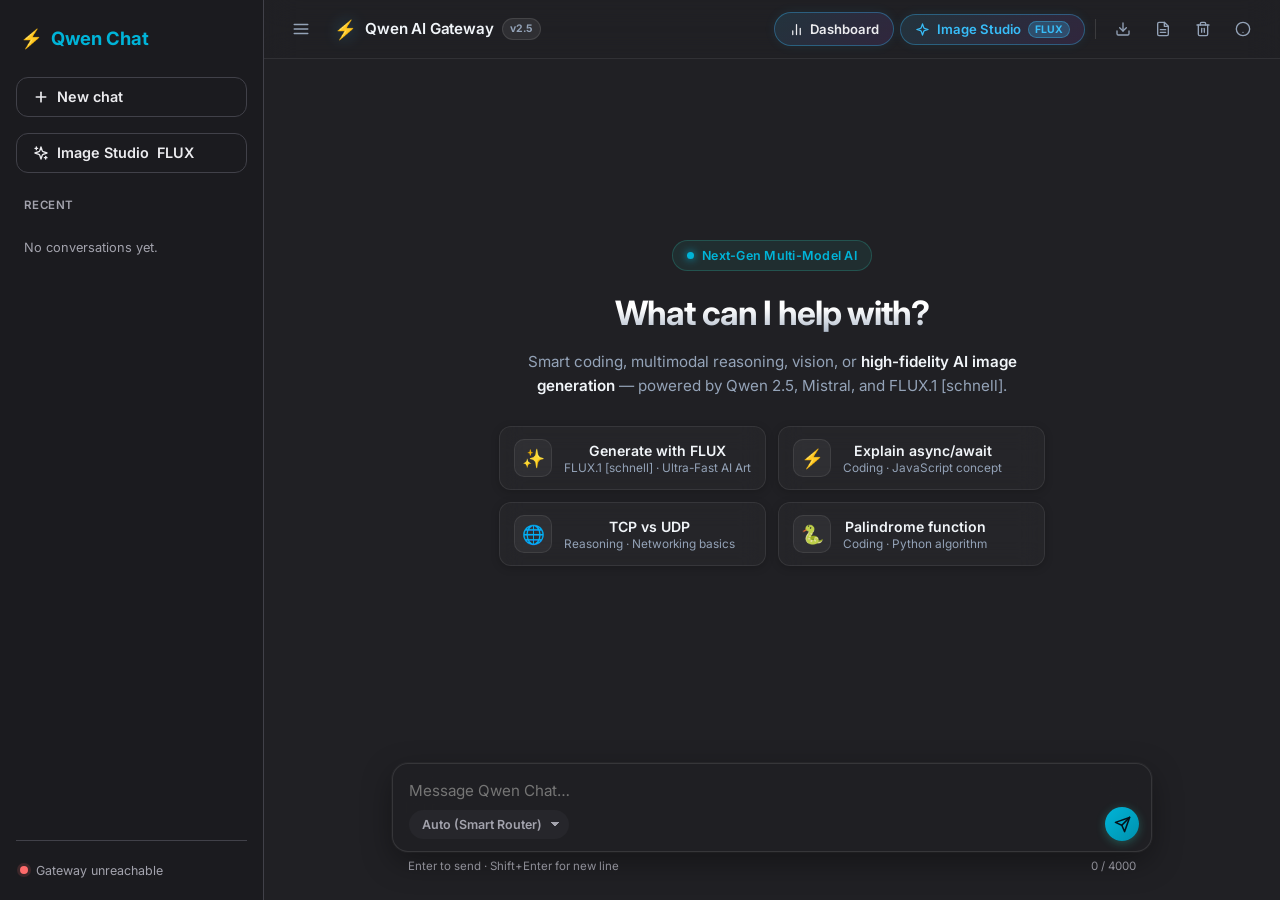
==== commit f8686385: "Fix dashboard routing on central NGINX gateway and add dashboard navbar link" ====
--- a/Frontend/index.html
+++ b/Frontend/index.html
@@ -58,6 +58,11 @@
       </div>
 
       <div class="topbar-actions">
+        <a href="/dashboard" class="studio-nav-btn" id="dashboard-nav-btn" title="API Usage & Governance Dashboard" target="_blank" style="text-decoration: none; color: inherit; display: inline-flex; align-items: center; gap: 6px;">
+          <svg width="15" height="15" viewBox="0 0 24 24" fill="none" stroke="currentColor" stroke-width="2" stroke-linecap="round" stroke-linejoin="round"><path d="M18 20V10M12 20V4M6 20v-6"></path></svg>
+          <span>Dashboard</span>
+        </a>
+
         <button type="button" class="studio-nav-btn" id="image-studio-btn" title="AI Image Studio (Powered by FLUX.1 [schnell])">
           <svg width="15" height="15" viewBox="0 0 24 24" fill="none" stroke="currentColor" stroke-width="2" stroke-linecap="round" stroke-linejoin="round"><path d="m12 3-1.912 5.813a2 2 0 0 1-1.275 1.275L3 12l5.813 1.912a2 2 0 0 1 1.275 1.275L12 21l1.912-5.813a2 2 0 0 1 1.275-1.275L21 12l-5.813-1.912a2 2 0 0 1-1.275-1.275L12 3Z"/></svg>
           <span>Image Studio</span>
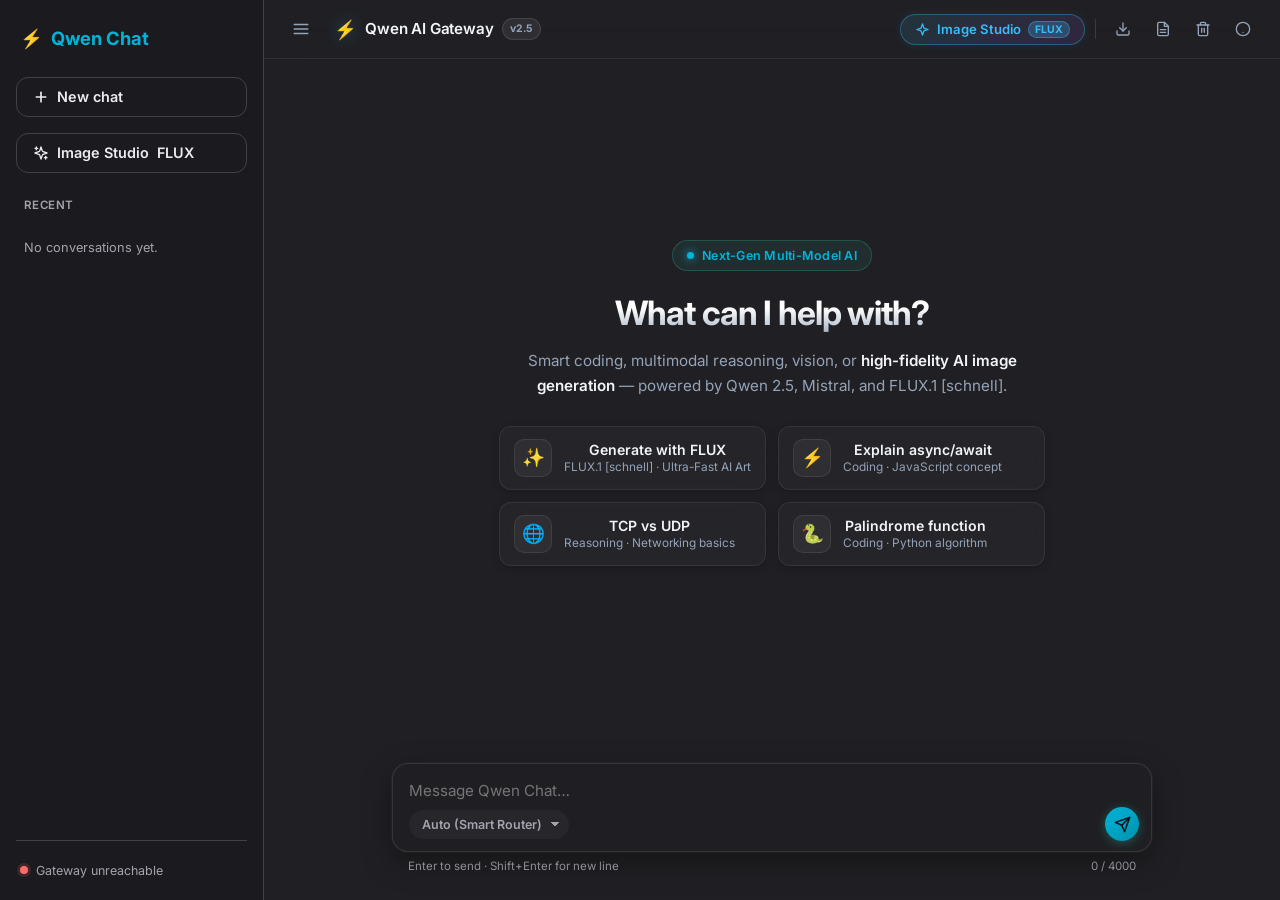
==== commit b1728cc0: "Hide dashboard icon from public chat header; keep direct route access" ====
--- a/Frontend/index.html
+++ b/Frontend/index.html
@@ -58,11 +58,6 @@
       </div>
 
       <div class="topbar-actions">
-        <a href="/dashboard" class="studio-nav-btn" id="dashboard-nav-btn" title="API Usage & Governance Dashboard" target="_blank" style="text-decoration: none; color: inherit; display: inline-flex; align-items: center; gap: 6px;">
-          <svg width="15" height="15" viewBox="0 0 24 24" fill="none" stroke="currentColor" stroke-width="2" stroke-linecap="round" stroke-linejoin="round"><path d="M18 20V10M12 20V4M6 20v-6"></path></svg>
-          <span>Dashboard</span>
-        </a>
-
         <button type="button" class="studio-nav-btn" id="image-studio-btn" title="AI Image Studio (Powered by FLUX.1 [schnell])">
           <svg width="15" height="15" viewBox="0 0 24 24" fill="none" stroke="currentColor" stroke-width="2" stroke-linecap="round" stroke-linejoin="round"><path d="m12 3-1.912 5.813a2 2 0 0 1-1.275 1.275L3 12l5.813 1.912a2 2 0 0 1 1.275 1.275L12 21l1.912-5.813a2 2 0 0 1 1.275-1.275L21 12l-5.813-1.912a2 2 0 0 1-1.275-1.275L12 3Z"/></svg>
           <span>Image Studio</span>
